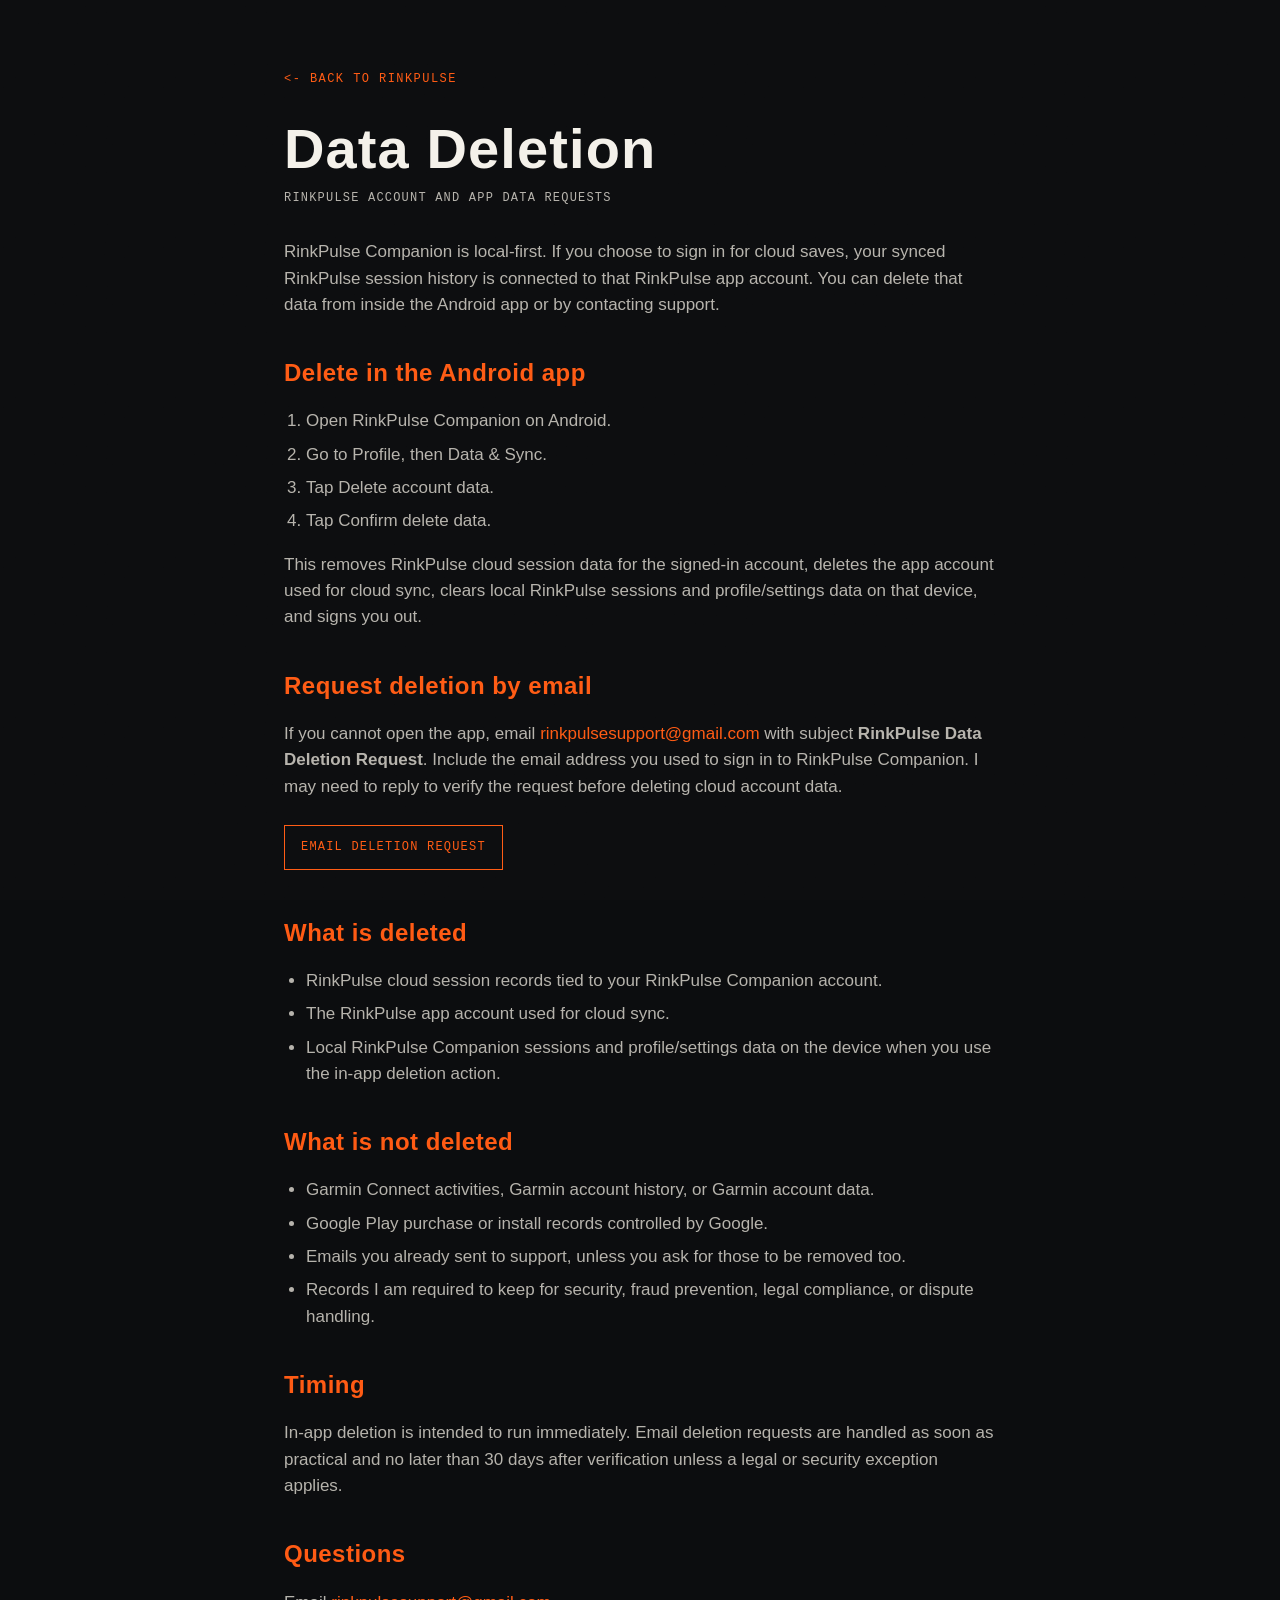
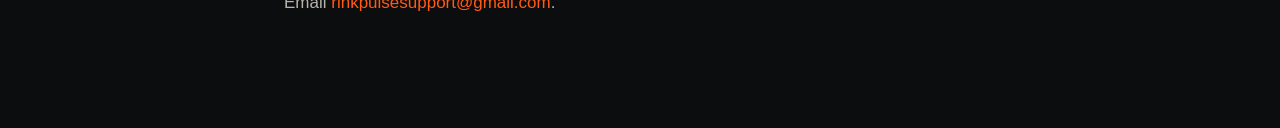
==== data-deletion.html @ af5bd9cc "Update cloud sync privacy pages" ====
<!doctype html>
<html lang="en">
<head>
<meta charset="utf-8" />
<meta name="viewport" content="width=device-width,initial-scale=1" />
<title>Data Deletion - RinkPulse</title>
<meta name="description" content="How to delete RinkPulse cloud account data, local Android companion data, and support-request data." />
<link rel="canonical" href="https://rinkpulsehockey.com/data-deletion.html" />
<link rel="stylesheet" href="styles.css" />
</head>
<body class="doc">
  <main class="doc-wrap">
    <a class="doc-back" href="index.html">&lt;- back to RinkPulse</a>
    <h1>Data Deletion</h1>
    <p class="doc-meta">RinkPulse account and app data requests</p>

    <p>RinkPulse Companion is local-first. If you choose to sign in for cloud saves, your synced RinkPulse session history is connected to that RinkPulse app account. You can delete that data from inside the Android app or by contacting support.</p>

    <h2>Delete in the Android app</h2>
    <ol>
      <li>Open RinkPulse Companion on Android.</li>
      <li>Go to Profile, then Data &amp; Sync.</li>
      <li>Tap Delete account data.</li>
      <li>Tap Confirm delete data.</li>
    </ol>
    <p>This removes RinkPulse cloud session data for the signed-in account, deletes the app account used for cloud sync, clears local RinkPulse sessions and profile/settings data on that device, and signs you out.</p>

    <h2>Request deletion by email</h2>
    <p>If you cannot open the app, email <a href="mailto:rinkpulsesupport@gmail.com?subject=RinkPulse%20Data%20Deletion%20Request">rinkpulsesupport@gmail.com</a> with subject <strong>RinkPulse Data Deletion Request</strong>. Include the email address you used to sign in to RinkPulse Companion. I may need to reply to verify the request before deleting cloud account data.</p>
    <p><a class="doc-action" href="mailto:rinkpulsesupport@gmail.com?subject=RinkPulse%20Data%20Deletion%20Request">Email deletion request</a></p>

    <h2>What is deleted</h2>
    <ul>
      <li>RinkPulse cloud session records tied to your RinkPulse Companion account.</li>
      <li>The RinkPulse app account used for cloud sync.</li>
      <li>Local RinkPulse Companion sessions and profile/settings data on the device when you use the in-app deletion action.</li>
    </ul>

    <h2>What is not deleted</h2>
    <ul>
      <li>Garmin Connect activities, Garmin account history, or Garmin account data.</li>
      <li>Google Play purchase or install records controlled by Google.</li>
      <li>Emails you already sent to support, unless you ask for those to be removed too.</li>
      <li>Records I am required to keep for security, fraud prevention, legal compliance, or dispute handling.</li>
    </ul>

    <h2>Timing</h2>
    <p>In-app deletion is intended to run immediately. Email deletion requests are handled as soon as practical and no later than 30 days after verification unless a legal or security exception applies.</p>

    <h2>Questions</h2>
    <p>Email <a href="mailto:rinkpulsesupport@gmail.com">rinkpulsesupport@gmail.com</a>.</p>
  </main>
</body>
</html>
---- styles.css ----
/* RinkPulse - locker-room dark, penalty-box orange */

:root {
  --bg: #0c0d0f;
  --bg-2: #131418;
  --panel: #181a1f;
  --line: #23262d;
  --line-2: #2c3038;
  --ink: #f4f1ea;
  --ink-dim: #b6b3ac;
  --ink-mute: #6f6e6a;
  --accent: #ff5b14;        /* penalty-box orange */
  --accent-ink: #0c0d0f;
  --hr-low: #2d6cdf;
  --hr-mid: #f0b429;
  --hr-high: #ff5b14;
  --hr-max: #d92020;
  --grain: 0.04;
  --display: "Bebas Neue", "Oswald", "Helvetica Neue", Arial, sans-serif;
  --body: "Inter", "Helvetica Neue", Arial, sans-serif;
  --mono: "JetBrains Mono", ui-monospace, "SF Mono", Menlo, monospace;
}

[data-theme="ice"] {
  --bg: #f3f5f8;
  --bg-2: #e7ecf2;
  --panel: #ffffff;
  --line: #d6dde6;
  --line-2: #c1cad6;
  --ink: #0c1018;
  --ink-dim: #3b4250;
  --ink-mute: #7a8392;
  --accent-ink: #ffffff;
  --grain: 0.025;
}

* { box-sizing: border-box; }
html, body { margin: 0; padding: 0; }
body {
  background: var(--bg);
  color: var(--ink);
  font-family: var(--body);
  font-size: 17px;
  line-height: 1.55;
  -webkit-font-smoothing: antialiased;
  text-rendering: optimizeLegibility;
  overflow-x: hidden;
}
img { max-width: 100%; display: block; }
a { color: var(--ink); text-decoration: none; }
a:hover { color: var(--accent); }

/* Subtle film grain over everything */
body::before {
  content: "";
  position: fixed; inset: 0;
  pointer-events: none;
  z-index: 100;
  background-image: url("data:image/svg+xml;utf8,<svg xmlns='http://www.w3.org/2000/svg' width='160' height='160'><filter id='n'><feTurbulence type='fractalNoise' baseFrequency='0.9' numOctaves='2' stitchTiles='stitch'/><feColorMatrix values='0 0 0 0 1  0 0 0 0 1  0 0 0 0 1  0 0 0 0.6 0'/></filter><rect width='100%' height='100%' filter='url(%23n)' opacity='1'/></svg>");
  opacity: var(--grain);
  mix-blend-mode: overlay;
}

/* ----------------- NAV ----------------- */
.nav {
  position: sticky; top: 0; z-index: 50;
  display: flex; align-items: center; justify-content: space-between;
  padding: 18px 32px;
  background: color-mix(in oklab, var(--bg) 88%, transparent);
  backdrop-filter: blur(10px);
  border-bottom: 1px solid var(--line);
}
.brand {
  display: flex; align-items: center; gap: 10px;
  font-family: var(--display);
  letter-spacing: 0.06em;
  font-size: 22px;
}
.brand-mark {
  width: 28px; height: 28px;
  border-radius: 50%;
  background: var(--ink);
  position: relative;
  display: grid; place-items: center;
  box-shadow: inset 0 0 0 2px var(--bg);
}
.brand-mark::after {
  content: "";
  width: 18px; height: 18px; border-radius: 50%;
  background: var(--accent);
  box-shadow: 0 0 18px color-mix(in oklab, var(--accent) 60%, transparent);
  animation: pulse 1.6s ease-in-out infinite;
}
@keyframes pulse {
  0%, 100% { transform: scale(0.85); opacity: 0.7; }
  50% { transform: scale(1.05); opacity: 1; }
}
.nav-links {
  display: flex; gap: 28px;
  font-size: 13px; letter-spacing: 0.08em;
  text-transform: uppercase;
  color: var(--ink-dim);
}
.nav-links a:hover { color: var(--ink); }
@media (max-width: 720px) { .nav-links { display: none; } }

/* ----------------- LAYOUT ----------------- */
.section {
  max-width: 1200px;
  margin: 0 auto;
  padding: 96px 32px;
}
.section-head {
  display: flex; align-items: baseline; gap: 16px;
  margin-bottom: 36px;
  border-bottom: 1px solid var(--line);
  padding-bottom: 16px;
}
.section-num {
  font-family: var(--mono);
  font-size: 13px;
  color: var(--accent);
  letter-spacing: 0.1em;
}
.section-title {
  font-family: var(--display);
  font-size: 52px;
  letter-spacing: 0.02em;
  margin: 0;
  line-height: 1;
}
@media (max-width: 720px) {
  .section { padding: 72px 22px; }
  .section-head { display: block; }
  .section-title { font-size: 38px; margin-top: 12px; }
}

/* ----------------- HERO ----------------- */
.hero {
  position: relative;
  padding: 64px 32px 80px;
  border-bottom: 1px solid var(--line);
  overflow: hidden;
}
.hero-rink-lines {
  position: absolute; inset: 0;
  pointer-events: none;
  opacity: 0.5;
}
.hero-rink-lines::before, .hero-rink-lines::after {
  content: "";
  position: absolute;
  top: 0; bottom: 0;
  width: 2px;
}
.hero-rink-lines::before { left: 28%; background: color-mix(in oklab, var(--hr-low) 70%, transparent); }
.hero-rink-lines::after { right: 28%; background: color-mix(in oklab, var(--hr-low) 70%, transparent); }
.hero-center-line {
  position: absolute; left: 50%; top: 0; bottom: 0;
  width: 2px; background: var(--accent);
  opacity: 0.35;
  transform: translateX(-50%);
}
.hero-faceoff {
  position: absolute;
  width: 56px; height: 56px;
  border-radius: 50%;
  border: 2px solid var(--accent);
  opacity: 0.18;
  pointer-events: none;
}
.hero-faceoff.f1 { top: 18%; left: 22%; }
.hero-faceoff.f2 { bottom: 18%; right: 22%; }

.hero-grid {
  position: relative;
  max-width: 1200px;
  margin: 0 auto;
  display: grid;
  grid-template-columns: 1.1fr 1fr;
  gap: 64px;
  align-items: center;
}
@media (max-width: 980px) {
  .hero-grid { grid-template-columns: 1fr; gap: 48px; }
}

.hero-eyebrow {
  display: inline-flex; align-items: center; gap: 10px;
  font-family: var(--mono);
  font-size: 12px;
  letter-spacing: 0.16em;
  text-transform: uppercase;
  color: var(--ink-dim);
  margin-bottom: 24px;
}
.hero-eyebrow::before {
  content: ""; width: 28px; height: 1px; background: var(--accent);
}

.hero-title {
  font-family: var(--display);
  font-size: 112px;
  line-height: 0.86;
  letter-spacing: 0;
  margin: 0 0 28px;
  text-transform: uppercase;
}
.hero-title .accent { color: var(--accent); font-style: italic; }
.hero-title .stroke {
  -webkit-text-stroke: 2px var(--ink);
  color: transparent;
}
@media (max-width: 980px) {
  .hero-title { font-size: 86px; }
}
@media (max-width: 560px) {
  .hero { padding: 44px 20px 64px; }
  .hero-title { font-size: 62px; }
}

.hero-sub {
  font-size: 19px;
  color: var(--ink-dim);
  max-width: 540px;
  margin: 0 0 36px;
  line-height: 1.5;
}
.hero-sub strong { color: var(--ink); font-weight: 600; }

.hero-ctas {
  display: flex; flex-wrap: wrap; gap: 12px;
  margin-bottom: 28px;
}
.btn {
  display: inline-flex; align-items: center; gap: 10px;
  padding: 14px 22px;
  font-family: var(--mono);
  font-size: 13px;
  letter-spacing: 0.1em;
  text-transform: uppercase;
  border: 1px solid var(--line-2);
  background: transparent;
  color: var(--ink);
  cursor: pointer;
  transition: all 0.18s ease;
}
.btn:hover { border-color: var(--ink); color: var(--ink); transform: translateY(-1px); }
.btn-primary {
  background: var(--accent);
  border-color: var(--accent);
  color: var(--accent-ink);
}
.btn-primary:hover { background: var(--ink); border-color: var(--ink); color: var(--bg); }
.btn-arrow { font-family: var(--body); }

.hero-meta {
  display: flex; gap: 32px;
  font-family: var(--mono);
  font-size: 11px;
  letter-spacing: 0.12em;
  text-transform: uppercase;
  color: var(--ink-mute);
}
.hero-meta span::before { content: "> "; color: var(--accent); }

/* ----------------- SCOREBOARD ----------------- */
.scoreboard {
  position: relative;
  background: var(--panel);
  border: 1px solid var(--line-2);
  padding: 24px;
  font-family: var(--mono);
  box-shadow:
    0 0 0 1px var(--bg),
    0 0 0 2px var(--line),
    0 30px 60px -20px rgba(0,0,0,0.6);
}
.scoreboard::before {
  content: "RINKPULSE / LIVE / PERIOD 2";
  position: absolute;
  top: -10px; left: 16px;
  background: var(--bg);
  padding: 0 10px;
  font-size: 10px;
  letter-spacing: 0.18em;
  color: var(--accent);
}
.sb-row {
  display: grid;
  grid-template-columns: 1fr auto 1fr;
  gap: 20px;
  align-items: center;
  padding: 12px 4px;
  border-bottom: 1px dashed var(--line);
}
.sb-row:last-child { border-bottom: none; }
.sb-label {
  font-size: 10px;
  letter-spacing: 0.16em;
  text-transform: uppercase;
  color: var(--ink-mute);
}
.sb-value {
  font-family: var(--display);
  font-size: 36px;
  letter-spacing: 0.02em;
  line-height: 1;
}
.sb-value.accent { color: var(--accent) !important; }
.sb-value.accent .sb-unit { color: var(--ink-mute); }
.sb-unit {
  font-family: var(--mono);
  font-size: 11px;
  color: var(--ink-mute);
  margin-left: 4px;
}
.sb-divider {
  width: 1px; height: 28px;
  background: var(--line-2);
  justify-self: center;
}

.shift-chart {
  margin-top: 18px;
  padding-top: 18px;
  border-top: 1px dashed var(--line);
}
.shift-chart-label {
  display: flex; justify-content: space-between;
  font-size: 10px;
  letter-spacing: 0.16em;
  text-transform: uppercase;
  color: var(--ink-mute);
  margin-bottom: 10px;
}
.shift-bars {
  display: grid;
  grid-template-columns: repeat(24, 1fr);
  gap: 3px;
  height: 64px;
  align-items: end;
}
.shift-bar {
  background: var(--line-2);
  height: 30%;
  position: relative;
  transition: height 0.3s ease;
}
.shift-bar.ice { background: var(--accent); height: 100%; }
.shift-bar.ice-mid { background: color-mix(in oklab, var(--accent) 60%, var(--line-2)); height: 70%; }
.shift-bar.bench { background: var(--line-2); height: 22%; }
.shift-bar.bench-low { background: var(--line); height: 14%; }

.hr-strip {
  margin-top: 18px;
  padding-top: 18px;
  border-top: 1px dashed var(--line);
  display: flex;
  align-items: center;
  gap: 12px;
}
.hr-label {
  font-size: 10px;
  letter-spacing: 0.16em;
  text-transform: uppercase;
  color: var(--ink-mute);
}
.hr-bar {
  flex: 1;
  height: 8px;
  display: flex;
  border-radius: 0;
  overflow: hidden;
}
.hr-bar > span { display: block; height: 100%; }
.hr-bar .z1 { background: var(--ink-mute); flex: 1; }
.hr-bar .z2 { background: var(--hr-low); flex: 2; }
.hr-bar .z3 { background: var(--hr-mid); flex: 3; }
.hr-bar .z4 { background: var(--hr-high); flex: 4; }
.hr-bar .z5 { background: var(--hr-max); flex: 1.5; }
.hr-bpm {
  font-family: var(--display);
  font-size: 28px;
  color: var(--accent);
}
.hr-bpm small { font-family: var(--mono); font-size: 10px; color: var(--ink-mute); margin-left: 4px; letter-spacing: 0.12em; }

/* ----------------- FEATURES ----------------- */
.features {
  display: grid;
  grid-template-columns: repeat(3, 1fr);
  gap: 0;
  border-top: 1px solid var(--line);
  border-left: 1px solid var(--line);
}
.feature {
  border-right: 1px solid var(--line);
  border-bottom: 1px solid var(--line);
  padding: 32px 28px;
  position: relative;
  transition: background 0.2s ease;
}
.feature:hover { background: var(--bg-2); }
.feature-num {
  font-family: var(--mono);
  font-size: 11px;
  letter-spacing: 0.16em;
  color: var(--ink-mute);
  margin-bottom: 16px;
}
.feature-title {
  font-family: var(--display);
  font-size: 26px;
  letter-spacing: 0.01em;
  margin: 0 0 8px;
  line-height: 1.05;
}
.feature-desc {
  font-size: 14px;
  color: var(--ink-dim);
  margin: 0;
}
.feature.highlight .feature-title { color: var(--accent); }
@media (max-width: 880px) { .features { grid-template-columns: repeat(2, 1fr); } }
@media (max-width: 560px) { .features { grid-template-columns: 1fr; } }

/* ----------------- BUILT FOR (chips) ----------------- */
.chips {
  display: flex; flex-wrap: wrap; gap: 12px;
}
.chip {
  display: inline-flex; align-items: center; gap: 10px;
  padding: 14px 20px;
  border: 1px solid var(--line-2);
  font-family: var(--mono);
  font-size: 13px;
  letter-spacing: 0.06em;
  text-transform: uppercase;
  color: var(--ink-dim);
  transition: all 0.18s ease;
}
.chip:hover {
  border-color: var(--accent);
  color: var(--ink);
}
.chip-num {
  font-family: var(--display);
  font-size: 18px;
  color: var(--accent);
}

/* ----------------- HONESTY (not yet) ----------------- */
.not-yet {
  background: var(--panel);
  border: 1px solid var(--line);
  padding: 48px;
  position: relative;
}
.not-yet::before {
  content: "";
  position: absolute;
  inset: 0;
  background: repeating-linear-gradient(
    45deg,
    transparent 0,
    transparent 12px,
    color-mix(in oklab, var(--accent) 6%, transparent) 12px,
    color-mix(in oklab, var(--accent) 6%, transparent) 14px
  );
  pointer-events: none;
}
.not-yet-list {
  position: relative;
  list-style: none;
  padding: 0; margin: 0;
  display: grid;
  grid-template-columns: repeat(2, 1fr);
  gap: 4px 32px;
}
.not-yet-list li {
  font-family: var(--mono);
  font-size: 14px;
  padding: 14px 0;
  border-bottom: 1px dashed var(--line);
  display: flex; align-items: center; gap: 14px;
  color: var(--ink-dim);
}
.not-yet-list li::before {
  content: "--";
  color: var(--accent);
  font-family: var(--display);
  font-size: 18px;
}
.not-yet-aside {
  position: relative;
  margin-top: 24px;
  padding-top: 20px;
  border-top: 1px solid var(--line);
  font-family: var(--mono);
  font-size: 12px;
  letter-spacing: 0.08em;
  color: var(--ink-mute);
  text-transform: uppercase;
}
@media (max-width: 640px) { .not-yet-list { grid-template-columns: 1fr; } .not-yet { padding: 28px; } }

/* ----------------- SAMPLE / SCREENS ----------------- */
.screens {
  display: grid;
  grid-template-columns: 1fr 1fr;
  gap: 32px;
  align-items: end;
}
@media (max-width: 880px) { .screens { grid-template-columns: 1fr; } }

.device {
  position: relative;
  background: var(--panel);
  border: 1px solid var(--line-2);
  padding: 18px;
}
.device-label {
  position: absolute;
  top: -10px; left: 14px;
  background: var(--bg);
  padding: 0 8px;
  font-family: var(--mono);
  font-size: 10px;
  letter-spacing: 0.16em;
  color: var(--accent);
}
.device-frame {
  background: #000;
  border: 1px solid var(--line-2);
  display: grid; place-items: center;
  color: var(--ink-mute);
  font-family: var(--mono);
  font-size: 11px;
  letter-spacing: 0.12em;
  text-transform: uppercase;
  text-align: center;
  position: relative;
  overflow: hidden;
}
.device-frame .placeholder-stripes {
  position: absolute; inset: 0;
  background: repeating-linear-gradient(
    -45deg,
    #0e0f12 0,
    #0e0f12 14px,
    #16181d 14px,
    #16181d 28px
  );
  opacity: 0.9;
}
.device-frame .placeholder-text {
  position: relative;
  background: rgba(0,0,0,0.5);
  padding: 8px 12px;
  border: 1px dashed var(--line-2);
}
.device-frame img {
  width: 100%;
  height: 100%;
  object-fit: cover;
  position: relative;
  z-index: 1;
}
.device-watch .device-frame {
  width: 100%;
  aspect-ratio: 1 / 1;
  border-radius: 50%;
  max-width: 360px;
  margin: 0 auto;
}
.device-watch .device-frame img { border-radius: 50%; }
.device-phone .device-frame {
  width: 100%;
  aspect-ratio: 9 / 19;
  max-width: 280px;
  margin: 0 auto;
  border-radius: 28px;
}
.device-phone .device-frame img { border-radius: 26px; }
.device-foot {
  margin-top: 14px;
  display: flex; justify-content: space-between;
  font-family: var(--mono);
  font-size: 11px;
  letter-spacing: 0.1em;
  color: var(--ink-mute);
  text-transform: uppercase;
}
.device-foot strong { color: var(--ink); }

/* ----------------- FAQ ----------------- */
.faq-guide-link {
  display: grid;
  grid-template-columns: 1fr auto;
  gap: 24px;
  align-items: center;
  margin-bottom: 32px;
  padding: 24px;
  border: 1px solid var(--line-2);
  background: var(--panel);
}
.faq-guide-kicker {
  font-family: var(--mono);
  font-size: 11px;
  letter-spacing: 0.16em;
  text-transform: uppercase;
  color: var(--accent);
  margin-bottom: 8px;
}
.faq-guide-link p {
  color: var(--ink-dim);
  margin: 0;
  max-width: 740px;
}
@media (max-width: 760px) {
  .faq-guide-link {
    grid-template-columns: 1fr;
    gap: 18px;
  }
  .faq-guide-link .btn {
    justify-content: center;
    width: 100%;
  }
}
.faq {
  border-top: 1px solid var(--line);
}
.faq details {
  border-bottom: 1px solid var(--line);
  padding: 24px 4px;
  cursor: pointer;
}
.faq summary {
  list-style: none;
  display: flex; justify-content: space-between; align-items: center;
  font-family: var(--display);
  font-size: 26px;
  letter-spacing: 0.01em;
  cursor: pointer;
}
@media (max-width: 560px) {
  .faq summary { font-size: 22px; }
}
.faq summary::-webkit-details-marker { display: none; }
.faq summary::after {
  content: "+";
  color: var(--accent);
  font-family: var(--mono);
  font-size: 24px;
  transition: transform 0.2s ease;
}
.faq details[open] summary::after { content: "-"; }
.faq-body {
  margin-top: 12px;
  color: var(--ink-dim);
  font-size: 16px;
  max-width: 760px;
}

/* ----------------- BETA ----------------- */
.beta-section {
  border-top: 1px solid var(--line);
  border-bottom: 1px solid var(--line);
  background: linear-gradient(180deg, rgba(232, 53, 42, 0.08), rgba(255,255,255,0));
}
.beta-grid {
  display: grid;
  grid-template-columns: 1.2fr 0.8fr;
  gap: 40px;
  align-items: start;
}
@media (max-width: 760px) {
  .beta-grid { grid-template-columns: 1fr; gap: 24px; }
}
.beta-copy {
  max-width: 760px;
  color: var(--ink-dim);
  font-size: 20px;
  line-height: 1.6;
  margin: 0 0 24px;
}
.beta-email-fallback {
  color: var(--ink-mute);
  font-size: 14px;
  margin: 10px 0 0;
}
.beta-email-fallback a {
  color: var(--accent);
  overflow-wrap: anywhere;
}
.beta-checklist {
  border-left: 2px solid var(--accent);
  padding-left: 22px;
}
.beta-checklist-title {
  font-family: var(--mono);
  font-size: 11px;
  letter-spacing: 0.16em;
  text-transform: uppercase;
  color: var(--accent);
  margin-bottom: 12px;
}
.beta-checklist ul {
  margin: 0;
  padding-left: 18px;
  color: var(--ink-dim);
  line-height: 1.8;
}

/* ----------------- FOOTER ----------------- */
.footer {
  border-top: 1px solid var(--line);
  padding: 56px 32px 40px;
  background: var(--bg-2);
}
.footer-wrap {
  max-width: 1200px;
  margin: 0 auto;
  display: grid;
  grid-template-columns: 1.4fr 1fr 1fr;
  gap: 48px;
  align-items: start;
}
@media (max-width: 760px) {
  .footer-wrap { grid-template-columns: 1fr; gap: 32px; }
}
.footer-brand {
  font-family: var(--display);
  font-size: 48px;
  letter-spacing: 0.02em;
  line-height: 0.9;
  margin: 0 0 8px;
}
.footer-brand .accent { color: var(--accent); }
.footer-tag {
  font-family: var(--mono);
  font-size: 12px;
  letter-spacing: 0.1em;
  color: var(--ink-mute);
  text-transform: uppercase;
}
.footer-col h4 {
  font-family: var(--mono);
  font-size: 11px;
  letter-spacing: 0.16em;
  text-transform: uppercase;
  color: var(--ink-mute);
  margin: 0 0 16px;
}
.footer-col ul { list-style: none; padding: 0; margin: 0; display: grid; gap: 10px; }
.footer-col a { color: var(--ink-dim); font-size: 14px; }
.footer-col a:hover { color: var(--accent); }
.footer-base {
  max-width: 1200px;
  margin: 48px auto 0;
  padding-top: 24px;
  border-top: 1px solid var(--line);
  display: flex; justify-content: space-between; gap: 16px;
  font-family: var(--mono);
  font-size: 11px;
  letter-spacing: 0.1em;
  color: var(--ink-mute);
  text-transform: uppercase;
  flex-wrap: wrap;
}

/* ----------------- DOC PAGES (privacy/support) ----------------- */
.doc { font-family: var(--body); background: var(--bg); color: var(--ink); }
.doc-wrap {
  width: min(100%, 760px);
  max-width: 760px;
  margin: 0 auto;
  padding: 64px 24px 96px;
}
.guide-wrap {
  width: min(100%, 880px);
  max-width: 880px;
}
.doc-back {
  font-family: var(--mono);
  font-size: 12px;
  letter-spacing: 0.12em;
  text-transform: uppercase;
  color: var(--accent);
  display: inline-block;
  margin-bottom: 32px;
}
.doc h1 {
  font-family: var(--display);
  font-size: 56px;
  letter-spacing: 0.02em;
  margin: 0 0 8px;
  line-height: 1;
}
@media (max-width: 560px) {
  .doc h1 { font-size: 42px; }
}
.doc h2 {
  font-family: var(--display);
  font-size: 24px;
  letter-spacing: 0.02em;
  margin: 36px 0 8px;
  color: var(--accent);
}
.doc h3 {
  font-family: var(--body);
  font-size: 17px;
  margin: 24px 0 4px;
}
.doc p, .doc li {
  color: var(--ink-dim);
  overflow-wrap: break-word;
}
.doc ul, .doc ol { padding-left: 22px; }
.doc li { margin: 7px 0; }
.doc-meta {
  font-family: var(--mono);
  font-size: 12px;
  color: var(--ink-mute);
  letter-spacing: 0.1em;
  text-transform: uppercase;
  margin-bottom: 32px;
}
.doc a { color: var(--accent); }
.doc a:hover { text-decoration: underline; }
.doc-action {
  display: inline-flex;
  align-items: center;
  margin: 8px 0;
  padding: 12px 16px;
  border: 1px solid var(--accent);
  color: var(--accent);
  font-family: var(--mono);
  font-size: 12px;
  letter-spacing: 0.1em;
  text-transform: uppercase;
}
.doc-copy-email {
  display: inline-block;
  margin: 0 0 8px;
  padding: 10px 12px;
  border: 1px solid var(--line-2);
  color: var(--ink);
  font-family: var(--mono);
  font-size: 13px;
  overflow-wrap: anywhere;
}
.doc-nav {
  display: flex;
  flex-wrap: wrap;
  gap: 10px;
  margin: 28px 0 36px;
  padding-top: 18px;
  border-top: 1px solid var(--line);
}
.doc-nav a {
  display: inline-flex;
  padding: 8px 10px;
  border: 1px solid var(--line-2);
  color: var(--ink-dim);
  font-family: var(--mono);
  font-size: 11px;
  letter-spacing: 0.1em;
  text-transform: uppercase;
}
.doc-nav a:hover {
  border-color: var(--accent);
  color: var(--accent);
  text-decoration: none;
}
.doc-grid {
  display: grid;
  grid-template-columns: repeat(2, minmax(0, 1fr));
  gap: 22px;
  margin: 18px 0 24px;
}
.doc-grid section,
.doc-callout {
  border: 1px solid var(--line);
  background: var(--panel);
  padding: 18px;
}
.doc-grid h3 {
  margin-top: 0;
  color: var(--ink);
}
.doc-callout {
  margin: 22px 0;
  color: var(--ink-dim);
}
.doc-callout strong {
  display: block;
  color: var(--accent);
  margin-bottom: 6px;
}
.doc-steps li::marker {
  color: var(--accent);
  font-family: var(--mono);
}
@media (max-width: 720px) {
  .doc-grid { grid-template-columns: 1fr; }
  .doc-nav a { width: 100%; justify-content: center; }
}

/* ----------------- HERO VARIANTS ----------------- */
[data-hero="stencil"] .hero-title { font-family: "Oswald", var(--display); font-weight: 700; letter-spacing: 0.02em; }

[data-hero="terminal"] .hero { background: var(--bg-2); }
[data-hero="terminal"] .hero-title {
  font-family: var(--mono);
  font-size: 72px;
  line-height: 1;
  letter-spacing: 0;
  text-transform: none;
}
[data-hero="terminal"] .hero-title .stroke { -webkit-text-stroke: 0; color: var(--accent); }
[data-hero="terminal"] .hero-title .accent { font-style: normal; }
[data-hero="terminal"] .hero-title::before { content: "$ "; color: var(--ink-mute); }
[data-hero="terminal"] .scoreboard { font-family: var(--mono); }

[data-hero="editorial"] .hero-title {
  font-family: "Playfair Display", "Times New Roman", serif;
  font-style: italic;
  font-weight: 900;
  text-transform: none;
  letter-spacing: 0;
  font-size: 104px;
}
[data-hero="editorial"] .hero-title .stroke { -webkit-text-stroke: 1.5px var(--ink); }
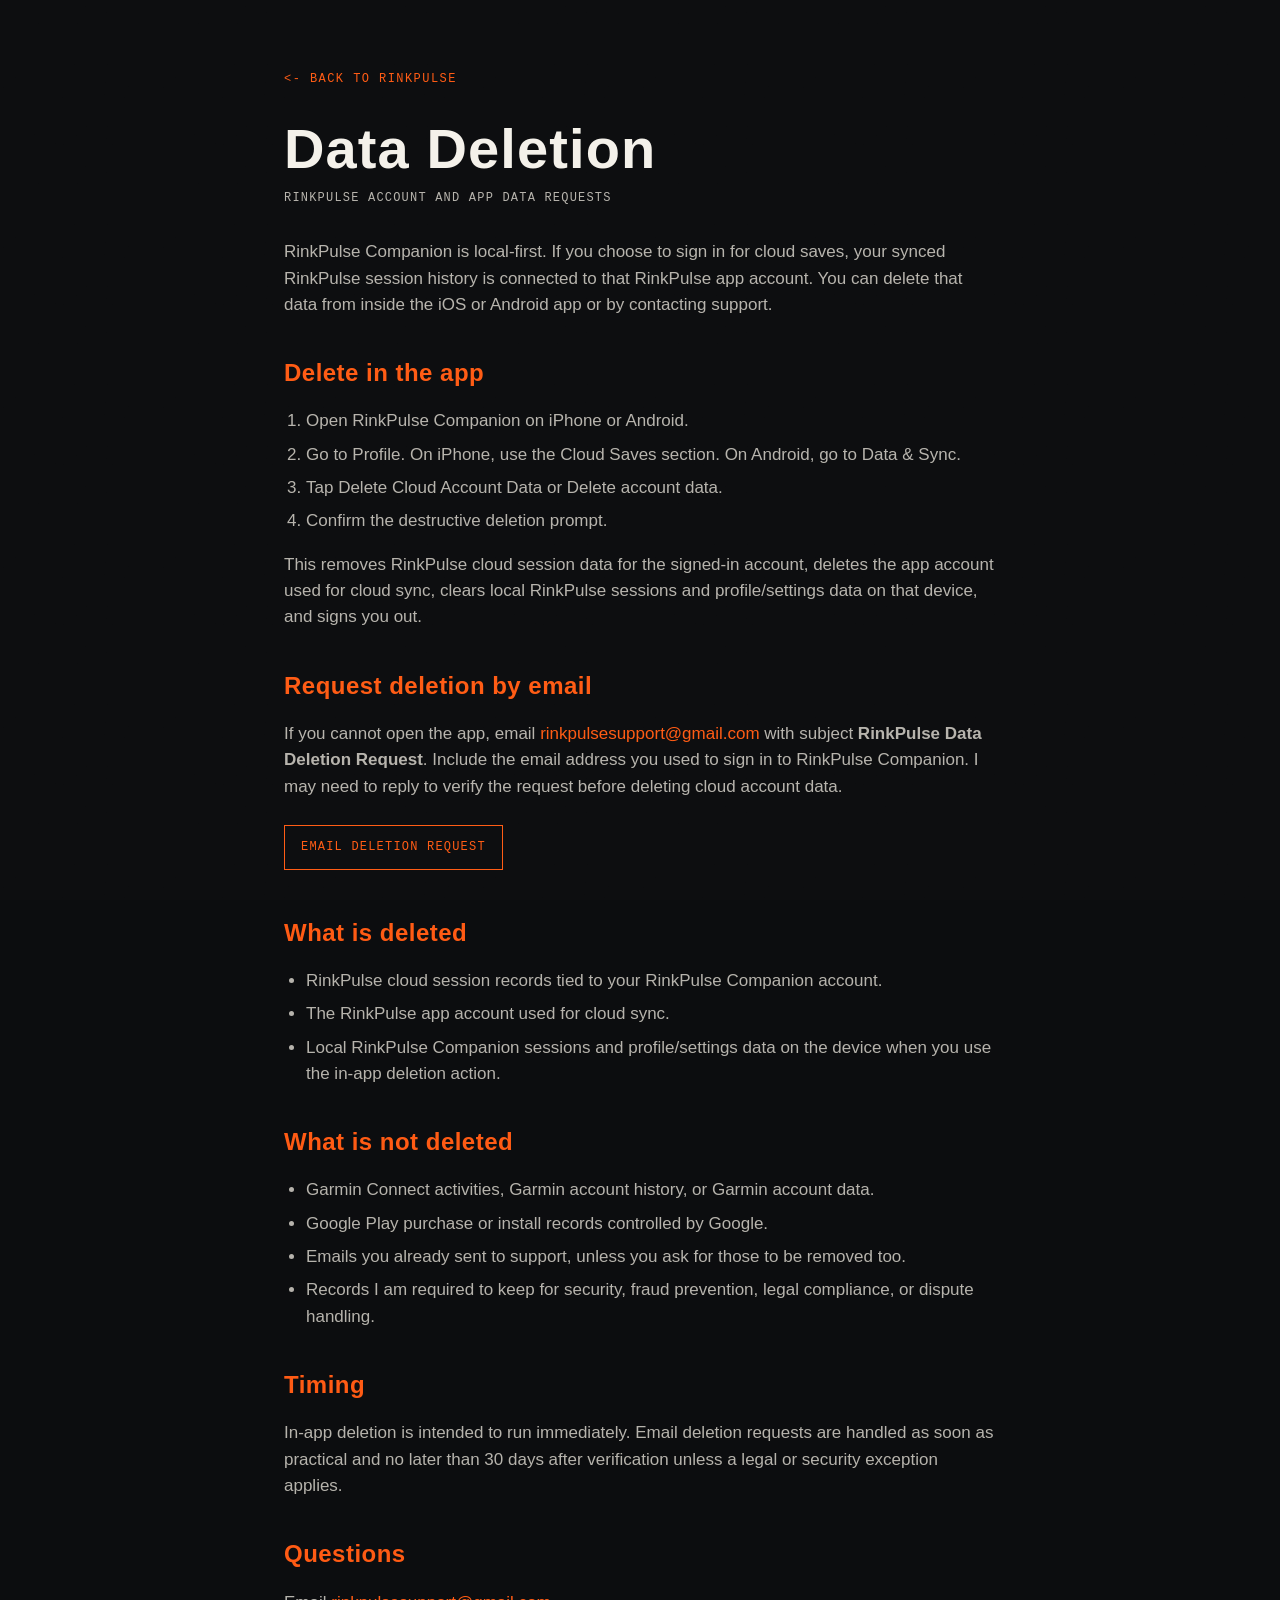
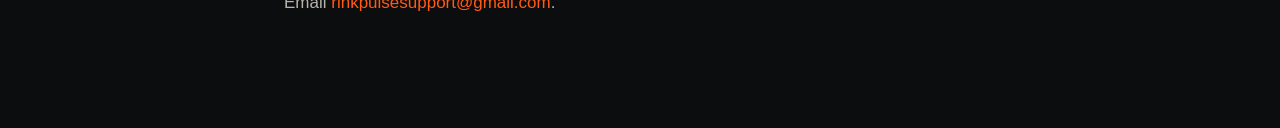
==== commit 79b002bc: "Update site for iOS TestFlight testers" ====
--- a/data-deletion.html
+++ b/data-deletion.html
@@ -4,7 +4,7 @@
 <meta charset="utf-8" />
 <meta name="viewport" content="width=device-width,initial-scale=1" />
 <title>Data Deletion - RinkPulse</title>
-<meta name="description" content="How to delete RinkPulse cloud account data, local Android companion data, and support-request data." />
+<meta name="description" content="How to delete RinkPulse cloud account data, local companion app data, and support-request data." />
 <link rel="canonical" href="https://rinkpulsehockey.com/data-deletion.html" />
 <link rel="stylesheet" href="styles.css" />
 </head>
@@ -14,14 +14,14 @@
     <h1>Data Deletion</h1>
     <p class="doc-meta">RinkPulse account and app data requests</p>
 
-    <p>RinkPulse Companion is local-first. If you choose to sign in for cloud saves, your synced RinkPulse session history is connected to that RinkPulse app account. You can delete that data from inside the Android app or by contacting support.</p>
+    <p>RinkPulse Companion is local-first. If you choose to sign in for cloud saves, your synced RinkPulse session history is connected to that RinkPulse app account. You can delete that data from inside the iOS or Android app or by contacting support.</p>
 
-    <h2>Delete in the Android app</h2>
+    <h2>Delete in the app</h2>
     <ol>
-      <li>Open RinkPulse Companion on Android.</li>
-      <li>Go to Profile, then Data &amp; Sync.</li>
-      <li>Tap Delete account data.</li>
-      <li>Tap Confirm delete data.</li>
+      <li>Open RinkPulse Companion on iPhone or Android.</li>
+      <li>Go to Profile. On iPhone, use the Cloud Saves section. On Android, go to Data &amp; Sync.</li>
+      <li>Tap Delete Cloud Account Data or Delete account data.</li>
+      <li>Confirm the destructive deletion prompt.</li>
     </ol>
     <p>This removes RinkPulse cloud session data for the signed-in account, deletes the app account used for cloud sync, clears local RinkPulse sessions and profile/settings data on that device, and signs you out.</p>
 
--- a/styles.css
+++ b/styles.css
@@ -685,6 +685,26 @@
   line-height: 1.6;
   margin: 0 0 24px;
 }
+.beta-platforms {
+  display: grid;
+  gap: 18px;
+}
+.beta-card {
+  border: 1px solid var(--line);
+  background: rgba(255,255,255,0.035);
+  padding: 22px;
+}
+.beta-card h3 {
+  font-family: var(--display);
+  font-size: 26px;
+  letter-spacing: 0.01em;
+  margin: 0 0 10px;
+}
+.beta-card p {
+  color: var(--ink-dim);
+  line-height: 1.6;
+  margin: 0 0 18px;
+}
 .beta-email-fallback {
   color: var(--ink-mute);
   font-size: 14px;
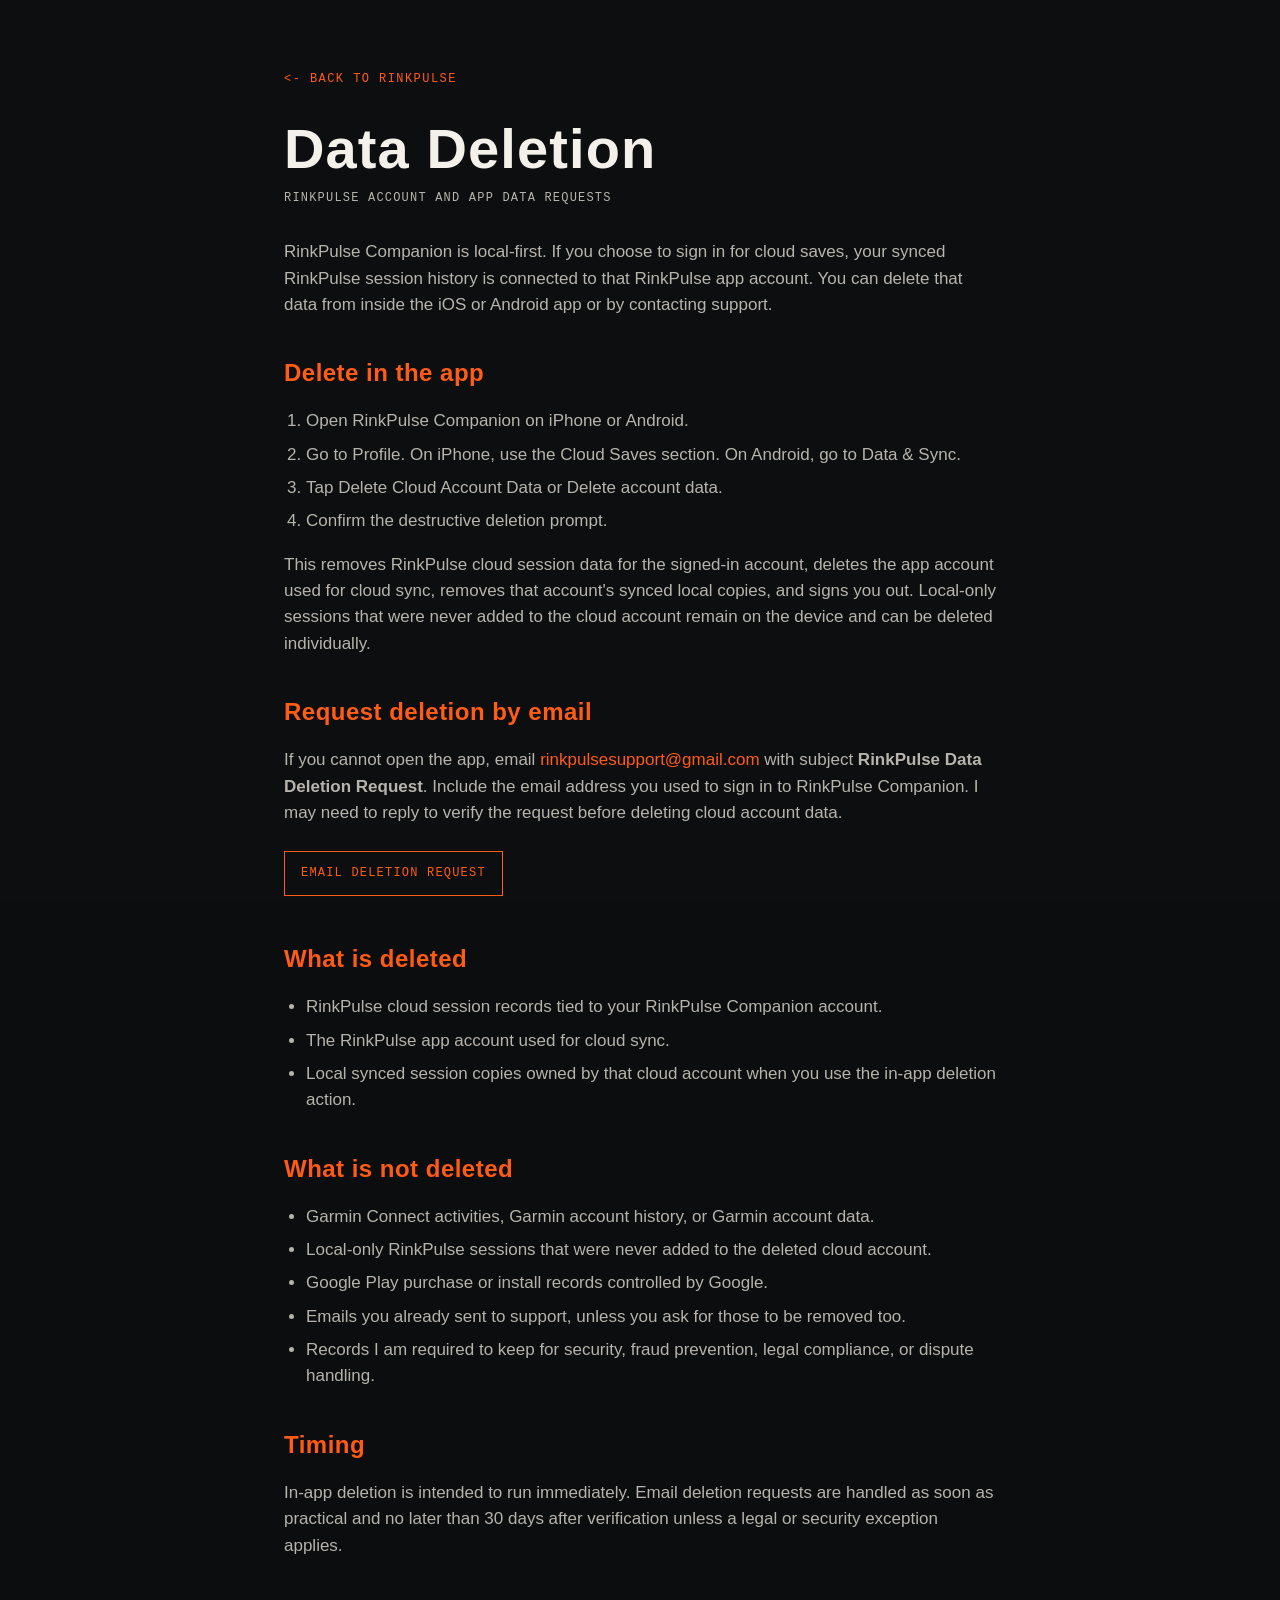
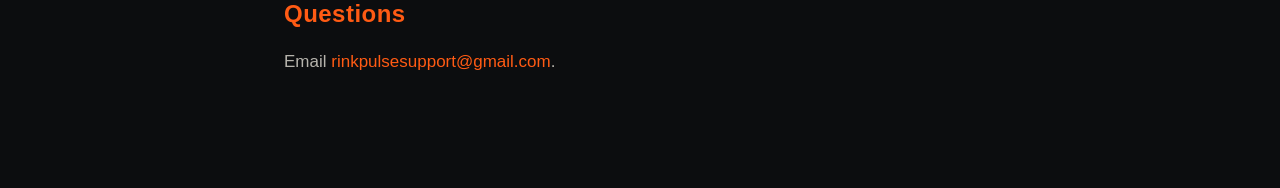
==== commit 958fb3cf: "Clarify cloud account deletion behavior" ====
--- a/data-deletion.html
+++ b/data-deletion.html
@@ -23,7 +23,7 @@
       <li>Tap Delete Cloud Account Data or Delete account data.</li>
       <li>Confirm the destructive deletion prompt.</li>
     </ol>
-    <p>This removes RinkPulse cloud session data for the signed-in account, deletes the app account used for cloud sync, clears local RinkPulse sessions and profile/settings data on that device, and signs you out.</p>
+    <p>This removes RinkPulse cloud session data for the signed-in account, deletes the app account used for cloud sync, removes that account's synced local copies, and signs you out. Local-only sessions that were never added to the cloud account remain on the device and can be deleted individually.</p>
 
     <h2>Request deletion by email</h2>
     <p>If you cannot open the app, email <a href="mailto:rinkpulsesupport@gmail.com?subject=RinkPulse%20Data%20Deletion%20Request">rinkpulsesupport@gmail.com</a> with subject <strong>RinkPulse Data Deletion Request</strong>. Include the email address you used to sign in to RinkPulse Companion. I may need to reply to verify the request before deleting cloud account data.</p>
@@ -33,12 +33,13 @@
     <ul>
       <li>RinkPulse cloud session records tied to your RinkPulse Companion account.</li>
       <li>The RinkPulse app account used for cloud sync.</li>
-      <li>Local RinkPulse Companion sessions and profile/settings data on the device when you use the in-app deletion action.</li>
+      <li>Local synced session copies owned by that cloud account when you use the in-app deletion action.</li>
     </ul>
 
     <h2>What is not deleted</h2>
     <ul>
       <li>Garmin Connect activities, Garmin account history, or Garmin account data.</li>
+      <li>Local-only RinkPulse sessions that were never added to the deleted cloud account.</li>
       <li>Google Play purchase or install records controlled by Google.</li>
       <li>Emails you already sent to support, unless you ask for those to be removed too.</li>
       <li>Records I am required to keep for security, fraud prevention, legal compliance, or dispute handling.</li>
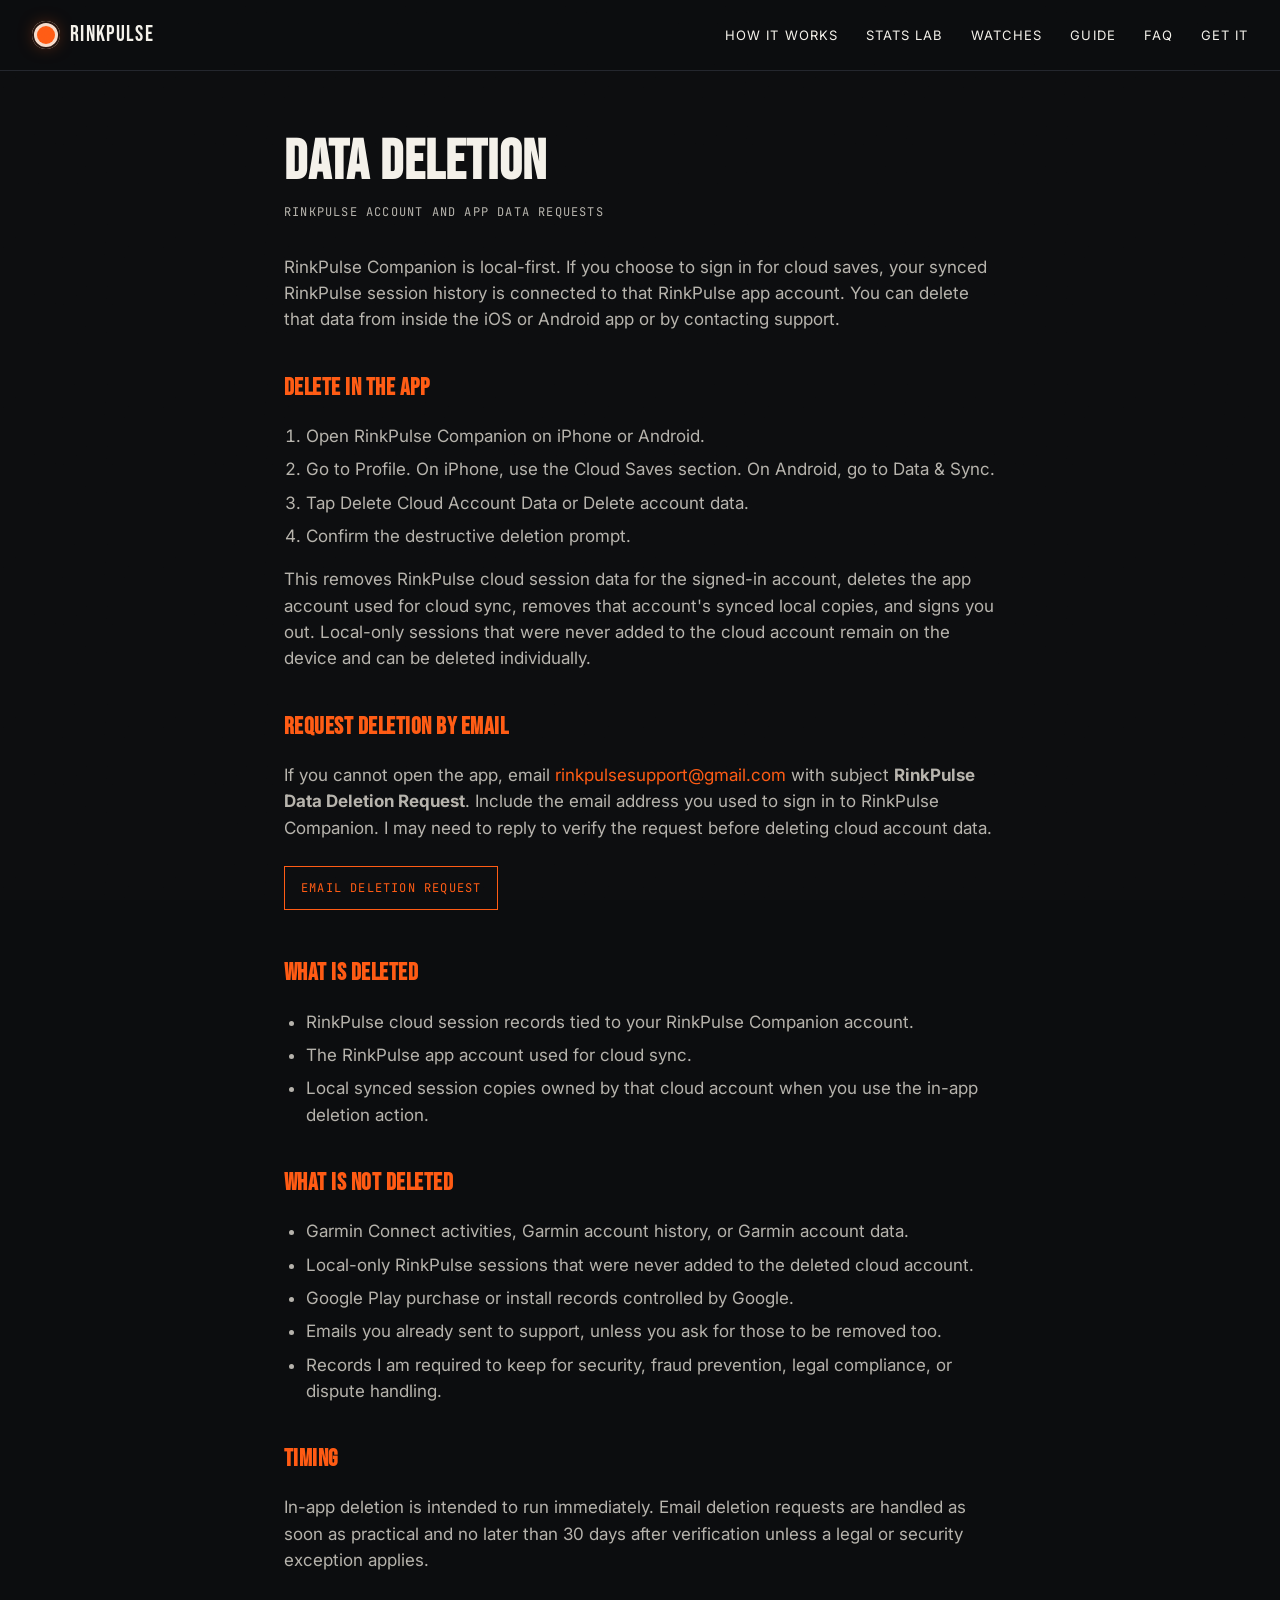
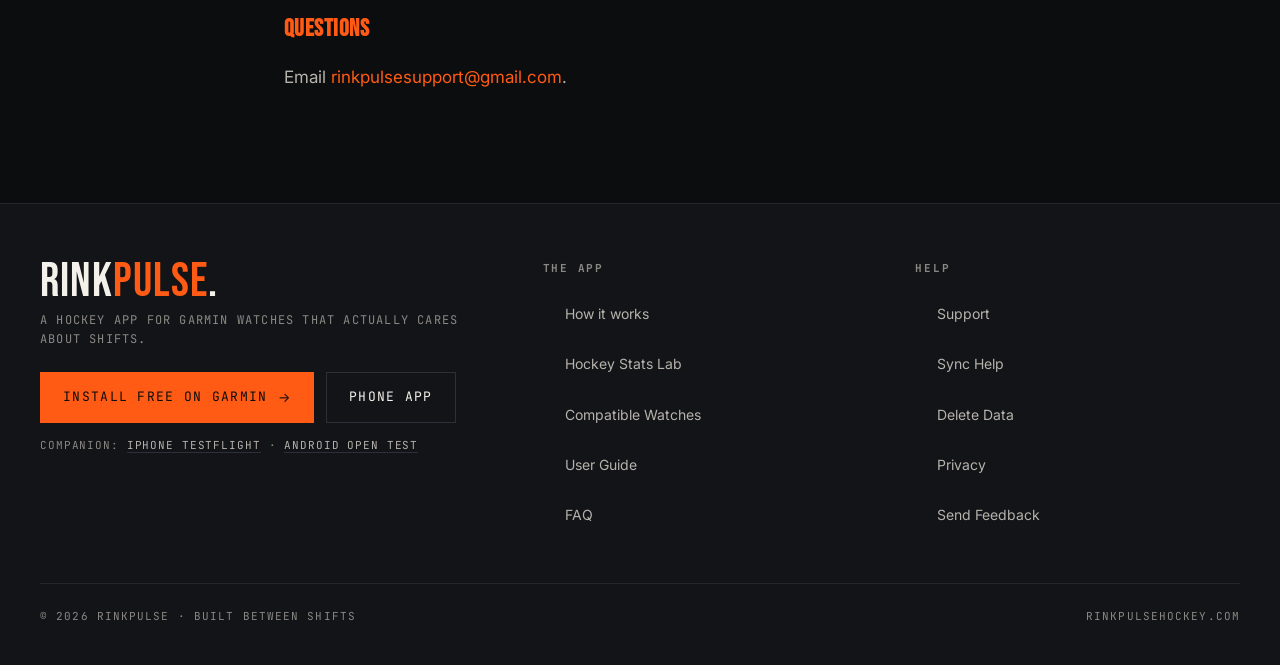
==== commit 0776019f: "Site refresh: shared header/footer, social card, watch list, mobile hero, motion - Load brand fonts " ====
--- a/data-deletion.html
+++ b/data-deletion.html
@@ -6,11 +6,39 @@
 <title>Data Deletion - RinkPulse</title>
 <meta name="description" content="How to delete RinkPulse cloud account data, local companion app data, and support-request data." />
 <link rel="canonical" href="https://rinkpulsehockey.com/data-deletion.html" />
-<link rel="stylesheet" href="styles.css" />
+<link rel="preconnect" href="https://fonts.googleapis.com" />
+<link rel="preconnect" href="https://fonts.gstatic.com" crossorigin />
+<link href="https://fonts.googleapis.com/css2?family=Bebas+Neue&amp;family=Oswald:wght@500;700&amp;family=Inter:wght@400;500;600&amp;family=JetBrains+Mono:wght@400;500&amp;display=swap" rel="stylesheet" />
+<link rel="stylesheet" href="styles.css?v=20260928" />
+<script src="site.js?v=20260928" defer></script>
 </head>
 <body class="doc">
+<header class="nav">
+  <a class="brand" href="index.html">
+    <span class="brand-mark" aria-hidden="true"></span>
+    RINKPULSE
+  </a>
+  <nav class="nav-links" aria-label="Main navigation">
+    <a href="index.html#how-it-works">How it works</a>
+    <a href="stats-lab.html">Stats Lab</a>
+    <a href="compatible-watches.html">Watches</a>
+    <a href="guide.html">Guide</a>
+    <a href="index.html#faq">FAQ</a>
+    <a href="index.html#get">Get it</a>
+  </nav>
+  <details class="mobile-nav">
+    <summary aria-label="Open navigation">Menu</summary>
+    <nav aria-label="Mobile navigation">
+      <a href="index.html#how-it-works">How it works</a>
+      <a href="stats-lab.html">Stats Lab</a>
+      <a href="compatible-watches.html">Watches</a>
+      <a href="guide.html">User guide</a>
+      <a href="index.html#faq">FAQ</a>
+      <a href="index.html#get">Get it</a>
+    </nav>
+  </details>
+</header>
   <main class="doc-wrap">
-    <a class="doc-back" href="index.html">&lt;- back to RinkPulse</a>
     <h1>Data Deletion</h1>
     <p class="doc-meta">RinkPulse account and app data requests</p>
 
@@ -51,5 +79,42 @@
     <h2>Questions</h2>
     <p>Email <a href="mailto:rinkpulsesupport@gmail.com">rinkpulsesupport@gmail.com</a>.</p>
   </main>
+<footer class="footer">
+  <div class="footer-wrap">
+    <div>
+      <div class="footer-brand">RINK<span class="accent">PULSE</span>.</div>
+      <div class="footer-tag">A hockey app for Garmin watches that actually cares about shifts.</div>
+      <div class="hero-ctas footer-ctas">
+        <a id="get-watch" class="btn btn-primary" href="https://apps.garmin.com/en-US/apps/036b4e61-03af-4946-bc52-89ec13ca7724" target="_blank" rel="noopener">Install Free on Garmin <span class="btn-arrow" aria-hidden="true">→</span></a>
+        <a class="btn" href="index.html#beta">Phone app</a>
+      </div>
+      <div class="footer-platforms">Companion: <a href="https://testflight.apple.com/join/7v8WSfyg" target="_blank" rel="noopener">iPhone TestFlight</a> · <a id="get-android" href="https://play.google.com/apps/testing/com.rinkpulse.companion" target="_blank" rel="noopener">Android open test</a></div>
+    </div>
+    <div class="footer-col">
+      <h4>The App</h4>
+      <ul>
+        <li><a href="index.html#how-it-works">How it works</a></li>
+        <li><a href="stats-lab.html">Hockey Stats Lab</a></li>
+        <li><a href="compatible-watches.html">Compatible Watches</a></li>
+        <li><a href="guide.html">User Guide</a></li>
+        <li><a href="index.html#faq">FAQ</a></li>
+      </ul>
+    </div>
+    <div class="footer-col">
+      <h4>Help</h4>
+      <ul>
+        <li><a href="support.html">Support</a></li>
+        <li><a href="guide.html#sync">Sync Help</a></li>
+        <li><a href="data-deletion.html">Delete Data</a></li>
+        <li><a href="privacy-policy.html">Privacy</a></li>
+        <li><a href="mailto:rinkpulsesupport@gmail.com">Send Feedback</a></li>
+      </ul>
+    </div>
+  </div>
+  <div class="footer-base">
+    <span>© 2026 RinkPulse · Built between shifts</span>
+    <span>rinkpulsehockey.com</span>
+  </div>
+</footer>
 </body>
 </html>
--- a/styles.css
+++ b/styles.css
@@ -8,7 +8,7 @@
   --line-2: #2c3038;
   --ink: #f4f1ea;
   --ink-dim: #b6b3ac;
-  --ink-mute: #6f6e6a;
+  --ink-mute: #8a8882;
   --accent: #ff5b14;        /* penalty-box orange */
   --accent-ink: #0c0d0f;
   --hr-low: #2d6cdf;
@@ -19,19 +19,7 @@
   --display: "Bebas Neue", "Oswald", "Helvetica Neue", Arial, sans-serif;
   --body: "Inter", "Helvetica Neue", Arial, sans-serif;
   --mono: "JetBrains Mono", ui-monospace, "SF Mono", Menlo, monospace;
-}
-
-[data-theme="ice"] {
-  --bg: #f3f5f8;
-  --bg-2: #e7ecf2;
-  --panel: #ffffff;
-  --line: #d6dde6;
-  --line-2: #c1cad6;
-  --ink: #0c1018;
-  --ink-dim: #3b4250;
-  --ink-mute: #7a8392;
-  --accent-ink: #ffffff;
-  --grain: 0.025;
+  color-scheme: dark;
 }
 
 * { box-sizing: border-box; }
@@ -49,6 +37,15 @@
 img { max-width: 100%; display: block; }
 a { color: var(--ink); text-decoration: none; }
 a:hover { color: var(--accent); }
+a:focus-visible,
+button:focus-visible,
+input:focus-visible,
+select:focus-visible,
+summary:focus-visible {
+  outline: 3px solid var(--accent);
+  outline-offset: 4px;
+}
+section[id], footer[id] { scroll-margin-top: 88px; }
 
 /* Subtle film grain over everything */
 body::before {
@@ -102,7 +99,45 @@
   color: var(--ink-dim);
 }
 .nav-links a:hover { color: var(--ink); }
-@media (max-width: 720px) { .nav-links { display: none; } }
+.nav-links a[aria-current="page"] { color: var(--accent); }
+.mobile-nav nav a[aria-current="page"] { color: var(--accent); }
+.mobile-nav { display: none; position: relative; }
+.mobile-nav summary {
+  list-style: none;
+  border: 1px solid var(--line-2);
+  padding: 9px 12px;
+  font-family: var(--mono);
+  font-size: 11px;
+  letter-spacing: 0.12em;
+  text-transform: uppercase;
+  cursor: pointer;
+}
+.mobile-nav summary::-webkit-details-marker { display: none; }
+.mobile-nav nav {
+  position: absolute;
+  top: calc(100% + 12px);
+  right: 0;
+  width: min(78vw, 280px);
+  display: grid;
+  padding: 10px;
+  border: 1px solid var(--line-2);
+  background: var(--bg-2);
+  box-shadow: 0 24px 50px rgba(0,0,0,0.45);
+}
+.mobile-nav nav a {
+  padding: 12px;
+  border-bottom: 1px solid var(--line);
+  font-family: var(--mono);
+  font-size: 12px;
+  letter-spacing: 0.08em;
+  text-transform: uppercase;
+}
+.mobile-nav nav a:last-child { border-bottom: 0; }
+@media (max-width: 980px) {
+  .nav { padding: 14px 20px; }
+  .nav-links { display: none; }
+  .mobile-nav { display: block; }
+}
 
 /* ----------------- LAYOUT ----------------- */
 .section {
@@ -207,6 +242,11 @@
   text-transform: uppercase;
 }
 .hero-title .accent { color: var(--accent); font-style: italic; }
+.hero-title .hero-long {
+  display: inline-block;
+  font-size: 0.68em;
+  white-space: nowrap;
+}
 .hero-title .stroke {
   -webkit-text-stroke: 2px var(--ink);
   color: transparent;
@@ -252,7 +292,8 @@
   color: var(--accent-ink);
 }
 .btn-primary:hover { background: var(--ink); border-color: var(--ink); color: var(--bg); }
-.btn-arrow { font-family: var(--body); }
+.btn-arrow { font-family: var(--body); transition: transform 0.18s ease; }
+.btn:hover .btn-arrow { transform: translateX(3px); }
 
 .hero-meta {
   display: flex; gap: 32px;
@@ -263,6 +304,162 @@
   color: var(--ink-mute);
 }
 .hero-meta span::before { content: "> "; color: var(--accent); }
+.platform-links {
+  display: flex;
+  flex-wrap: wrap;
+  gap: 10px 18px;
+  margin: -8px 0 24px;
+  font-family: var(--mono);
+  font-size: 11px;
+  letter-spacing: 0.08em;
+  text-transform: uppercase;
+  color: var(--ink-mute);
+}
+.platform-links a {
+  color: var(--ink-dim);
+  border-bottom: 1px solid var(--line-2);
+}
+.platform-links a:hover { color: var(--accent); border-color: var(--accent); }
+
+/* ----------------- HOW IT WORKS ----------------- */
+.steps-grid {
+  display: grid;
+  grid-template-columns: repeat(3, minmax(0, 1fr));
+  border-top: 1px solid var(--line);
+  border-left: 1px solid var(--line);
+}
+.step-card {
+  min-height: 230px;
+  padding: 30px 28px;
+  border-right: 1px solid var(--line);
+  border-bottom: 1px solid var(--line);
+  background: var(--bg);
+}
+.step-card-accent {
+  background: linear-gradient(155deg, color-mix(in oklab, var(--accent) 15%, var(--panel)), var(--panel));
+}
+.step-num {
+  font-family: var(--mono);
+  font-size: 11px;
+  letter-spacing: 0.16em;
+  color: var(--accent);
+  margin-bottom: 40px;
+}
+.step-card h3 {
+  margin: 0 0 10px;
+  font-family: var(--display);
+  font-size: 30px;
+  line-height: 1;
+}
+.step-card p {
+  margin: 0;
+  color: var(--ink-dim);
+  font-size: 15px;
+}
+.trust-strip {
+  display: grid;
+  grid-template-columns: repeat(3, minmax(0, 1fr));
+  margin-top: 18px;
+  border: 1px solid var(--line-2);
+  background: var(--panel);
+}
+.trust-strip span {
+  padding: 16px 20px;
+  border-right: 1px solid var(--line-2);
+  font-family: var(--mono);
+  font-size: 12px;
+  letter-spacing: 0.05em;
+  color: var(--ink-dim);
+  text-align: center;
+}
+.trust-strip span:last-child { border-right: 0; }
+.trust-strip strong { color: var(--accent); font-weight: 500; }
+
+/* ----------------- STATS LAB TEASER ----------------- */
+.stats-lab-teaser {
+  display: grid;
+  grid-template-columns: 1.2fr 0.8fr;
+  gap: 54px;
+  align-items: center;
+  max-width: none;
+  padding-left: max(32px, calc((100vw - 1200px) / 2 + 32px));
+  padding-right: max(32px, calc((100vw - 1200px) / 2 + 32px));
+  background:
+    linear-gradient(110deg, color-mix(in oklab, var(--accent) 11%, var(--bg-2)), var(--bg-2) 58%);
+  border-top: 1px solid var(--line);
+  border-bottom: 1px solid var(--line);
+}
+.stats-lab-copy .section-title { margin: 18px 0 20px; max-width: 700px; }
+.stats-lab-copy p {
+  max-width: 650px;
+  margin: 0 0 26px;
+  color: var(--ink-dim);
+  font-size: 18px;
+}
+.lab-score {
+  position: relative;
+  padding: 30px;
+  border: 1px solid var(--line-2);
+  background: var(--panel);
+  box-shadow: 0 24px 60px rgba(0,0,0,0.35);
+  text-align: center;
+}
+.lab-score::before {
+  content: "RINKPULSE / ESTIMATE";
+  position: absolute;
+  top: -10px;
+  left: 16px;
+  padding: 0 8px;
+  background: var(--bg-2);
+  color: var(--accent);
+  font-family: var(--mono);
+  font-size: 10px;
+  letter-spacing: 0.14em;
+}
+.lab-score-label,
+.lab-score-caption {
+  font-family: var(--mono);
+  font-size: 11px;
+  letter-spacing: 0.1em;
+  text-transform: uppercase;
+  color: var(--ink-mute);
+}
+.lab-score-value {
+  margin: 18px 0 4px;
+  color: var(--accent);
+  font-family: var(--display);
+  font-size: 86px;
+  line-height: 0.9;
+}
+.lab-score-grid {
+  display: grid;
+  grid-template-columns: 1fr 1fr;
+  gap: 1px;
+  margin-top: 28px;
+  background: var(--line-2);
+}
+.lab-score-grid span {
+  padding: 14px;
+  background: var(--bg-2);
+  color: var(--ink-mute);
+  font-family: var(--mono);
+  font-size: 11px;
+  text-transform: uppercase;
+}
+.lab-score-grid strong {
+  display: block;
+  color: var(--ink);
+  font-family: var(--display);
+  font-size: 28px;
+  font-weight: 500;
+}
+@media (max-width: 820px) {
+  .steps-grid,
+  .trust-strip { grid-template-columns: 1fr; }
+  .trust-strip span { border-right: 0; border-bottom: 1px solid var(--line-2); }
+  .trust-strip span:last-child { border-bottom: 0; }
+  .stats-lab-teaser { grid-template-columns: 1fr; gap: 40px; }
+}
 
 /* ----------------- SCOREBOARD ----------------- */
 .scoreboard {
@@ -326,6 +523,7 @@
   padding-top: 18px;
   border-top: 1px dashed var(--line);
 }
+.sb-row + .shift-chart { border-top: 0; margin-top: 4px; }
 .shift-chart-label {
   display: flex; justify-content: space-between;
   font-size: 10px;
@@ -351,6 +549,30 @@
 .shift-bar.ice-mid { background: color-mix(in oklab, var(--accent) 60%, var(--line-2)); height: 70%; }
 .shift-bar.bench { background: var(--line-2); height: 22%; }
 .shift-bar.bench-low { background: var(--line); height: 14%; }
+
+/* Scoreboard comes alive on load: bars rise in game order, HR strip sweeps in */
+.shift-bar { transform-origin: bottom; animation: bar-rise 0.5s cubic-bezier(.2,.8,.2,1) both; }
+.shift-bar:nth-child(24n+1) { animation-delay: .20s } .shift-bar:nth-child(24n+2) { animation-delay: .24s }
+.shift-bar:nth-child(24n+3) { animation-delay: .28s } .shift-bar:nth-child(24n+4) { animation-delay: .32s }
+.shift-bar:nth-child(24n+5) { animation-delay: .36s } .shift-bar:nth-child(24n+6) { animation-delay: .40s }
+.shift-bar:nth-child(24n+7) { animation-delay: .44s } .shift-bar:nth-child(24n+8) { animation-delay: .48s }
+.shift-bar:nth-child(24n+9) { animation-delay: .52s } .shift-bar:nth-child(24n+10) { animation-delay: .56s }
+.shift-bar:nth-child(24n+11) { animation-delay: .60s } .shift-bar:nth-child(24n+12) { animation-delay: .64s }
+.shift-bar:nth-child(24n+13) { animation-delay: .68s } .shift-bar:nth-child(24n+14) { animation-delay: .72s }
+.shift-bar:nth-child(24n+15) { animation-delay: .76s } .shift-bar:nth-child(24n+16) { animation-delay: .80s }
+.shift-bar:nth-child(24n+17) { animation-delay: .84s } .shift-bar:nth-child(24n+18) { animation-delay: .88s }
+.shift-bar:nth-child(24n+19) { animation-delay: .92s } .shift-bar:nth-child(24n+20) { animation-delay: .96s }
+.shift-bar:nth-child(24n+21) { animation-delay: 1.00s } .shift-bar:nth-child(24n+22) { animation-delay: 1.04s }
+.shift-bar:nth-child(24n+23) { animation-delay: 1.08s } .shift-bar:nth-child(24n+24) { animation-delay: 1.12s }
+@keyframes bar-rise { from { transform: scaleY(0); } to { transform: scaleY(1); } }
+.hr-bar { animation: hr-sweep 1.1s .5s cubic-bezier(.2,.8,.2,1) both; }
+@keyframes hr-sweep { from { clip-path: inset(0 100% 0 0); } to { clip-path: inset(0 0 0 0); } }
+.sb-live {
+  display: inline-block; width: 7px; height: 7px; margin-right: 8px;
+  border-radius: 50%; background: var(--accent);
+  vertical-align: 1px;
+  animation: pulse 1.6s ease-in-out infinite;
+}
 
 .hr-strip {
   margin-top: 18px;
@@ -450,61 +672,6 @@
   color: var(--accent);
 }
 
-/* ----------------- HONESTY (not yet) ----------------- */
-.not-yet {
-  background: var(--panel);
-  border: 1px solid var(--line);
-  padding: 48px;
-  position: relative;
-}
-.not-yet::before {
-  content: "";
-  position: absolute;
-  inset: 0;
-  background: repeating-linear-gradient(
-    45deg,
-    transparent 0,
-    transparent 12px,
-    color-mix(in oklab, var(--accent) 6%, transparent) 12px,
-    color-mix(in oklab, var(--accent) 6%, transparent) 14px
-  );
-  pointer-events: none;
-}
-.not-yet-list {
-  position: relative;
-  list-style: none;
-  padding: 0; margin: 0;
-  display: grid;
-  grid-template-columns: repeat(2, 1fr);
-  gap: 4px 32px;
-}
-.not-yet-list li {
-  font-family: var(--mono);
-  font-size: 14px;
-  padding: 14px 0;
-  border-bottom: 1px dashed var(--line);
-  display: flex; align-items: center; gap: 14px;
-  color: var(--ink-dim);
-}
-.not-yet-list li::before {
-  content: "--";
-  color: var(--accent);
-  font-family: var(--display);
-  font-size: 18px;
-}
-.not-yet-aside {
-  position: relative;
-  margin-top: 24px;
-  padding-top: 20px;
-  border-top: 1px solid var(--line);
-  font-family: var(--mono);
-  font-size: 12px;
-  letter-spacing: 0.08em;
-  color: var(--ink-mute);
-  text-transform: uppercase;
-}
-@media (max-width: 640px) { .not-yet-list { grid-template-columns: 1fr; } .not-yet { padding: 28px; } }
-
 /* ----------------- SAMPLE / SCREENS ----------------- */
 .screens {
   display: grid;
@@ -543,23 +710,7 @@
   position: relative;
   overflow: hidden;
 }
-.device-frame .placeholder-stripes {
-  position: absolute; inset: 0;
-  background: repeating-linear-gradient(
-    -45deg,
-    #0e0f12 0,
-    #0e0f12 14px,
-    #16181d 14px,
-    #16181d 28px
-  );
-  opacity: 0.9;
-}
-.device-frame .placeholder-text {
-  position: relative;
-  background: rgba(0,0,0,0.5);
-  padding: 8px 12px;
-  border: 1px dashed var(--line-2);
-}
+.device-frame picture { display: block; width: 100%; height: 100%; }
 .device-frame img {
   width: 100%;
   height: 100%;
@@ -574,7 +725,8 @@
   max-width: 360px;
   margin: 0 auto;
 }
-.device-watch .device-frame img { border-radius: 50%; }
+.device-watch .device-frame picture { display: block; width: 100%; height: 100%; }
+.device-frame img { border-radius: 50%; }
 .device-phone .device-frame {
   width: 100%;
   aspect-ratio: 9 / 19;
@@ -582,7 +734,8 @@
   margin: 0 auto;
   border-radius: 28px;
 }
-.device-phone .device-frame img { border-radius: 26px; }
+.device-phone .device-frame picture { display: block; width: 100%; height: 100%; }
+.device-frame img { border-radius: 26px; }
 .device-foot {
   margin-top: 14px;
   display: flex; justify-content: space-between;
@@ -776,6 +929,17 @@
 .footer-col ul { list-style: none; padding: 0; margin: 0; display: grid; gap: 10px; }
 .footer-col a { color: var(--ink-dim); font-size: 14px; }
 .footer-col a:hover { color: var(--accent); }
+.footer-ctas { margin-top: 24px; margin-bottom: 0; }
+.footer-platforms {
+  margin-top: 14px;
+  font-family: var(--mono);
+  font-size: 11px;
+  letter-spacing: 0.08em;
+  text-transform: uppercase;
+  color: var(--ink-mute);
+}
+.footer-platforms a { color: var(--ink-dim); border-bottom: 1px solid var(--line-2); }
+.footer-platforms a:hover { color: var(--accent); border-color: var(--accent); }
 .footer-base {
   max-width: 1200px;
   margin: 48px auto 0;
@@ -847,8 +1011,11 @@
   text-transform: uppercase;
   margin-bottom: 32px;
 }
-.doc a { color: var(--accent); }
-.doc a:hover { text-decoration: underline; }
+.doc-wrap a { color: var(--accent); }
+.doc-wrap a:hover { text-decoration: underline; }
+.doc-wrap a.btn { color: var(--ink); text-decoration: none; }
+.doc-wrap a.btn-primary { color: var(--accent-ink); }
+.doc-wrap a.btn-primary:hover { color: var(--bg); }
 .doc-action {
   display: inline-flex;
   align-items: center;
@@ -928,28 +1095,277 @@
   .doc-nav a { width: 100%; justify-content: center; }
 }
 
-/* ----------------- HERO VARIANTS ----------------- */
-[data-hero="stencil"] .hero-title { font-family: "Oswald", var(--display); font-weight: 700; letter-spacing: 0.02em; }
-
-[data-hero="terminal"] .hero { background: var(--bg-2); }
-[data-hero="terminal"] .hero-title {
-  font-family: var(--mono);
-  font-size: 72px;
+/* ----------------- HERO TITLE FACE ----------------- */
+.hero-title { font-family: "Oswald", var(--display); font-weight: 700; letter-spacing: 0.02em; }
+
+/* ----------------- COMPATIBLE WATCHES PAGE ----------------- */
+.compat-summary {
+  display: grid;
+  grid-template-columns: repeat(3, minmax(0, 1fr));
+  gap: 1px;
+  margin: 28px 0 8px;
+  background: var(--line-2);
+  border: 1px solid var(--line-2);
+}
+.compat-summary div { padding: 18px; background: var(--panel); }
+.compat-summary strong {
+  display: block;
+  font-family: var(--display);
+  font-size: 40px;
   line-height: 1;
-  letter-spacing: 0;
-  text-transform: none;
-}
-[data-hero="terminal"] .hero-title .stroke { -webkit-text-stroke: 0; color: var(--accent); }
-[data-hero="terminal"] .hero-title .accent { font-style: normal; }
-[data-hero="terminal"] .hero-title::before { content: "$ "; color: var(--ink-mute); }
-[data-hero="terminal"] .scoreboard { font-family: var(--mono); }
-
-[data-hero="editorial"] .hero-title {
-  font-family: "Playfair Display", "Times New Roman", serif;
-  font-style: italic;
-  font-weight: 900;
-  text-transform: none;
-  letter-spacing: 0;
-  font-size: 104px;
-}
-[data-hero="editorial"] .hero-title .stroke { -webkit-text-stroke: 1.5px var(--ink); }
+  color: var(--accent);
+}
+.compat-summary span {
+  font-family: var(--mono);
+  font-size: 11px;
+  letter-spacing: 0.1em;
+  text-transform: uppercase;
+  color: var(--ink-mute);
+}
+.compat-search {
+  width: 100%;
+  min-height: 50px;
+  margin: 26px 0 6px;
+  padding: 10px 14px;
+  border: 1px solid var(--line-2);
+  border-radius: 0;
+  background: var(--bg-2);
+  color: var(--ink);
+  font: 500 16px var(--mono);
+}
+.compat-search::placeholder { color: var(--ink-mute); }
+.compat-empty { display: none; color: var(--ink-mute); font-family: var(--mono); font-size: 13px; }
+.compat-family { margin-top: 30px; }
+.doc .compat-family h2 { margin-top: 0; }
+.compat-family ul {
+  list-style: none;
+  padding: 0;
+  margin: 10px 0 0;
+  display: grid;
+  grid-template-columns: repeat(auto-fill, minmax(220px, 1fr));
+  gap: 8px;
+}
+.doc .compat-family li {
+  margin: 0;
+  padding: 11px 14px;
+  border: 1px solid var(--line);
+  background: var(--panel);
+  color: var(--ink);
+  font-size: 15px;
+}
+.compat-family[hidden], .compat-family li[hidden] { display: none; }
+@media (max-width: 560px) {
+  .compat-summary { grid-template-columns: 1fr; }
+}
+
+/* ----------------- STATS LAB PAGE ----------------- */
+.lab-page {
+  min-height: 100vh;
+  background:
+    linear-gradient(90deg, transparent 49.9%, color-mix(in oklab, var(--accent) 25%, transparent) 50%, transparent 50.1%),
+    var(--bg);
+}
+.lab-wrap {
+  width: min(100%, 1080px);
+  margin: 0 auto;
+  padding: 54px 24px 110px;
+}
+.lab-header {
+  display: grid;
+  grid-template-columns: 1fr auto;
+  gap: 24px;
+  align-items: end;
+  margin-bottom: 34px;
+}
+.lab-header h1 {
+  margin: 0;
+  max-width: 780px;
+  font-family: var(--display);
+  font-size: clamp(48px, 8vw, 88px);
+  line-height: 0.9;
+  text-transform: uppercase;
+}
+.lab-header h1 span { color: var(--accent); font-style: italic; }
+.lab-intro {
+  max-width: 760px;
+  margin: 0 0 38px;
+  color: var(--ink-dim);
+  font-size: 18px;
+}
+.calculator-shell {
+  display: grid;
+  grid-template-columns: 0.9fr 1.1fr;
+  border: 1px solid var(--line-2);
+  background: var(--panel);
+  box-shadow: 0 32px 80px rgba(0,0,0,0.42);
+}
+.calculator-form,
+.calculator-results { padding: 34px; }
+.calculator-form { border-right: 1px solid var(--line-2); }
+.calculator-kicker {
+  margin-bottom: 26px;
+  font-family: var(--mono);
+  font-size: 11px;
+  letter-spacing: 0.14em;
+  text-transform: uppercase;
+  color: var(--accent);
+}
+.field-grid { display: grid; gap: 20px; }
+.field label {
+  display: block;
+  margin-bottom: 8px;
+  color: var(--ink-dim);
+  font-size: 14px;
+}
+.field input,
+.field select {
+  width: 100%;
+  min-height: 50px;
+  padding: 10px 12px;
+  border: 1px solid var(--line-2);
+  border-radius: 0;
+  background: var(--bg);
+  color: var(--ink);
+  font: 500 17px var(--mono);
+}
+.field-help {
+  display: block;
+  margin-top: 7px;
+  color: var(--ink-mute);
+  font-size: 12px;
+}
+.calculator-results {
+  display: flex;
+  flex-direction: column;
+  justify-content: center;
+  background: linear-gradient(150deg, var(--panel), color-mix(in oklab, var(--accent) 8%, var(--panel)));
+}
+.result-primary {
+  padding-bottom: 24px;
+  border-bottom: 1px dashed var(--line-2);
+}
+.result-label {
+  color: var(--ink-mute);
+  font-family: var(--mono);
+  font-size: 11px;
+  letter-spacing: 0.12em;
+  text-transform: uppercase;
+}
+.result-value {
+  margin: 8px 0 0;
+  color: var(--accent);
+  font-family: var(--display);
+  font-size: clamp(72px, 10vw, 118px);
+  line-height: 0.82;
+}
+.result-grid {
+  display: grid;
+  grid-template-columns: 1fr 1fr;
+  gap: 1px;
+  margin-top: 22px;
+  background: var(--line-2);
+}
+.result-card {
+  min-height: 112px;
+  padding: 18px;
+  background: var(--bg-2);
+}
+.result-card strong {
+  display: block;
+  margin-top: 6px;
+  color: var(--ink);
+  font-family: var(--display);
+  font-size: 32px;
+  line-height: 1;
+}
+.calculator-note {
+  margin: 22px 0 0;
+  color: var(--ink-mute);
+  font-size: 13px;
+}
+.lab-actions {
+  display: flex;
+  flex-wrap: wrap;
+  gap: 12px;
+  margin-top: 24px;
+}
+.lab-explainer {
+  display: grid;
+  grid-template-columns: repeat(3, 1fr);
+  gap: 18px;
+  margin-top: 42px;
+}
+.lab-explainer article {
+  padding: 22px;
+  border: 1px solid var(--line);
+  background: var(--bg-2);
+}
+.lab-explainer h2 {
+  margin: 0 0 8px;
+  font-family: var(--display);
+  font-size: 26px;
+}
+.lab-explainer p { margin: 0; color: var(--ink-dim); font-size: 14px; }
+.copy-status {
+  min-height: 20px;
+  margin-top: 10px;
+  color: var(--accent);
+  font-family: var(--mono);
+  font-size: 12px;
+}
+
+.mobile-install-bar { display: none; }
+
+@media (max-width: 760px) {
+  body:not(.doc):not(.lab-page) { padding-bottom: 66px; }
+  .hero-title .hero-long { font-size: 0.62em; }
+  .hero-sub { font-size: 18px; margin-bottom: 28px; }
+  .hero-sub-more { display: none; }
+  .hero-ctas .btn { flex: 1 1 auto; justify-content: center; }
+  .hero-meta { flex-wrap: wrap; gap: 10px 22px; }
+  .platform-links { gap: 8px 14px; }
+  .stats-lab-teaser { padding: 72px 22px; }
+  .lab-score-value { font-size: 72px; }
+  .mobile-install-bar {
+    position: fixed;
+    z-index: 70;
+    right: 14px;
+    bottom: 12px;
+    left: 14px;
+    display: flex;
+    justify-content: space-between;
+    align-items: center;
+    padding: 14px 18px;
+    background: var(--accent);
+    color: var(--accent-ink);
+    box-shadow: 0 14px 38px rgba(0,0,0,0.5);
+    font-family: var(--mono);
+    font-size: 12px;
+    letter-spacing: 0.09em;
+    text-transform: uppercase;
+  }
+  .mobile-install-bar:hover { color: var(--accent-ink); }
+  /* With JS, the bar waits until the hero install button scrolls away */
+  .js .mobile-install-bar {
+    transform: translateY(calc(100% + 24px));
+    opacity: 0;
+    pointer-events: none;
+    transition: transform 0.25s ease, opacity 0.25s ease;
+  }
+  .js .mobile-install-bar.is-visible { transform: none; opacity: 1; pointer-events: auto; }
+  .lab-header { grid-template-columns: 1fr; align-items: start; }
+  .calculator-shell { grid-template-columns: 1fr; }
+  .calculator-form { border-right: 0; border-bottom: 1px solid var(--line-2); }
+  .calculator-form,
+  .calculator-results { padding: 26px 22px; }
+  .lab-explainer { grid-template-columns: 1fr; }
+}
+
+@media (prefers-reduced-motion: reduce) {
+  *, *::before, *::after {
+    scroll-behavior: auto !important;
+    animation-duration: 0.01ms !important;
+    animation-iteration-count: 1 !important;
+    transition-duration: 0.01ms !important;
+  }
+}
